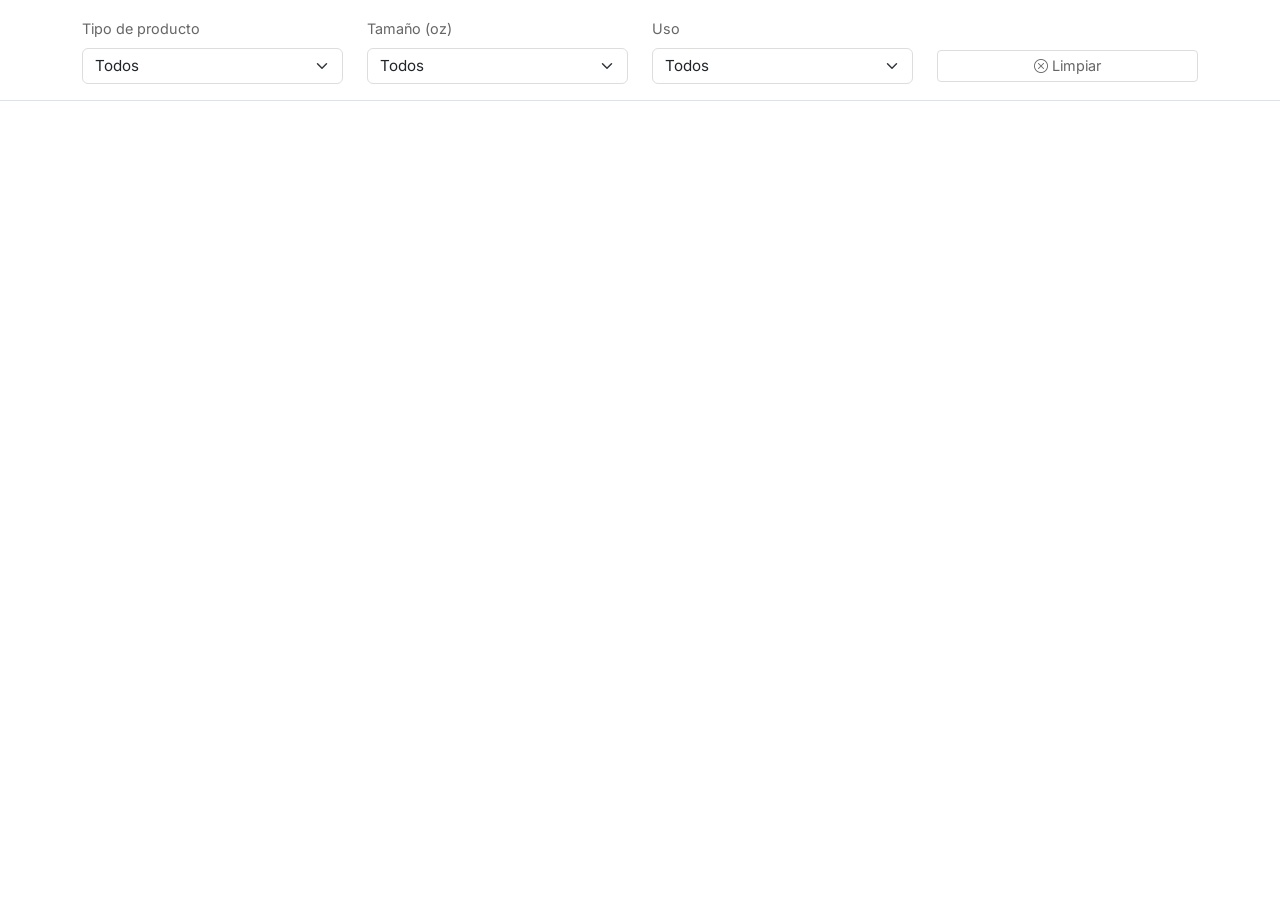
==== index.html @ 64cf4b2c "Update index.html" ====
<!DOCTYPE html>
<html lang="en">

<head>
    <meta charset="utf-8" />
    <meta name="viewport" content="width=device-width, initial-scale=1, shrink-to-fit=no" />
    <meta name="description" content="" />
    <meta name="author" content="" />
    <title>Gravity Shop</title>
    <link rel="icon" type="image/x-icon" href="assets/favicon.ico" />
    <link href="https://cdn.jsdelivr.net/npm/bootstrap@5.3.8/dist/css/bootstrap.min.css" rel="stylesheet"
        integrity="sha384-sRIl4kxILFvY47J16cr9ZwB07vP4J8+LH7qKQnuqkuIAvNWLzeN8tE5YBujZqJLB" crossorigin="anonymous">
    <link href="https://fonts.googleapis.com/css2?family=Inter:wght@400;500;600&display=swap" rel="stylesheet">
    <link href="css/main.css" rel="stylesheet" />
    <link href="https://cdn.jsdelivr.net/npm/bootstrap-icons@1.10.5/font/bootstrap-icons.css" rel="stylesheet">
</head>

<body>

    <!--<header class="py-4 mb-4 border-bottom">
        <div class="container">    
            <a href="index.html" class="brand-logo d-flex align-items-center gap-2 text-decoration-none">    
                <img src="assets/gravity.svg" alt="Gravity Shop Logo" class="logo-img">    
                <h1 class="brand-title mb-0">
                    Gravity Shop
                </h1>    
            </a>    
        </div>
    </header>-->

    <section id="filters" class="py-3 mb-4 border-bottom">
        <div class="container">
            <div class="row align-items-center">
    
                <div class="col-lg-3 mb-3 mb-lg-0">
                    <label class="form-label" style="font-size: 0.9rem; color: #666;">Tipo de producto</label>
                    <select id="filterTipo" class="form-select" style="border: 1px solid #ddd; font-size: 0.95rem;">
                        <option value="Todos" selected>Todos</option>
                    </select>
                </div>

                <div class="col-lg-3 mb-3 mb-lg-0">
                    <label class="form-label" style="font-size: 0.9rem; color: #666;">Tamaño (oz)</label>
                    <select id="filterTamano" class="form-select" style="border: 1px solid #ddd; font-size: 0.95rem;">
                        <option value="Todos" selected>Todos</option>
                    </select>
                </div>
    
                <div class="col-lg-3 mb-3 mb-lg-0">
                    <label class="form-label" style="font-size: 0.9rem; color: #666;">Uso</label>
                    <select id="filterUso" class="form-select" style="border: 1px solid #ddd; font-size: 0.95rem;">
                        <option value="Todos" selected>Todos</option>
                    </select>
                </div>
    
                <div class="col-lg-3 mb-3 mb-lg-0">
                    <label class="form-label" style="font-size: 0.9rem; color: #666;">&nbsp;</label>
                    <button id="btnLimpiar" class="btn btn-sm w-100" style="background-color: transparent; border: 1px solid #ddd; color: #666; font-size: 0.9rem;">
                        <i class="bi bi-x-circle me-1"></i>Limpiar
                    </button>
                </div>
    
            </div>
        </div>
    </section>

    <section id="catalog"></section>
    
    <button id="btnScrollTop" class="btn btn-space" title="Ir al inicio">
        <i class="bi bi-arrow-up"></i>
    </button>

    <script src="https://cdn.jsdelivr.net/npm/bootstrap@5.3.3/dist/js/bootstrap.bundle.min.js"></script>
    <script src="js/main.js"></script>
</body>

</html>
---- css/main.css ----
body{
    font-family: 'Inter', sans-serif;
}

header {
    background: radial-gradient(ellipse at top, #0b0c2a 0%, #000010 100%);
    position: relative;
    overflow: hidden;
}

.brand-title {
    font-family: 'Inter', sans-serif;
    font-size: 1.7rem;
    font-weight: 600;
    letter-spacing: -0.5px;

    background: linear-gradient(90deg, #4facfe, #6a5cff, #b721ff);
    -webkit-background-clip: text;
    -webkit-text-fill-color: transparent;

    text-shadow: 0 0 8px rgba(120,150,255,0.4);
}

.product-section {
    min-height: 100vh;
    background: linear-gradient(135deg, #f8f9fa, #e9ecef);
    padding-bottom: 50px;
}

.product-card {
    transition: transform 0.3s ease, box-shadow 0.3s ease;
    will-change: transform, box-shadow;
}

.product-card:hover {
    transform: translateY(-5px);
    box-shadow: 0 20px 40px rgba(0,0,0,0.1);
}

.product-img {
    width: 100%;
    max-height: 650px;
    object-fit: contain;
    transition: transform 0.3s ease;
}

.product-img:hover {
    transform: scale(1.03);
}

.thumb-img {
    width: 80px;
    height: 80px;
    object-fit: cover;
    cursor: pointer;
    border-radius: 10px;
    border: 2px solid transparent;
    transition: all 0.3s ease;
}

.thumb-img:hover {
    transform: scale(1.1);
    border-color: #198754;
}

.active-thumb {
    border-color: #198754;
    box-shadow: inset 0 0 5px rgba(0,0,0,0.2);
}

.product-info {
    font-size: 1.0rem;
}

.product-info strong {
    color: #555;
    min-width: 120px;
    display: inline-block;
}

.product-price {
    margin-bottom: 1.5rem;
}

.product-price .current-price {
    font-size: 2.5rem;       
    font-weight: 700;        
    color: #0a0a0a;          
    letter-spacing: 0.5px;   
}

.logo-img{
    height:70px;
    width:70px;

    border-radius:50%;
    object-fit:cover;

    box-shadow:0 4px 12px rgba(0,0,0,0.15);

    transition:transform 0.25s ease, box-shadow 0.25s ease;

    image-rendering:auto;
}

.brand-logo:hover .logo-img{
    transform:scale(1.08);
    box-shadow:0 8px 20px rgba(0,0,0,0.25);
}

.brand-title{
    font-size:1.6rem;
    font-weight:500;
    color:#333;

    transition:color 0.25s ease;
}

.brand-logo:hover .brand-title{
    color:#000;
}

.btn-space-catalog {
    background: linear-gradient(135deg, #1a1a2e, #162447, #1f4068, #e43f5a);
    background-size: 400% 400%;
    color: #fff;
    border: none;
    border-radius: 8px;
    font-size: 0.9rem;
    padding: 0.5rem 1rem;
    transition: all 0.3s ease;
    box-shadow: 0 0 10px rgba(228, 63, 90, 0.6);
    animation: gradientShift 5s ease infinite; 
}

.btn-space-catalog:hover {
    transform: scale(1.05);
    box-shadow: 0 0 20px rgba(228, 63, 90, 0.9);
    background-position: 100% 0;
}

.btn-space {
    position: fixed;
    bottom: 30px;
    right: 30px;
    display: none;
    z-index: 999;
    border: none;
    border-radius: 50%;
    width: 50px;
    height: 50px;
    background: linear-gradient(135deg, #1a1a2e, #162447, #1f4068, #e43f5a);
    background-size: 400% 400%;
    color: #fff;
    font-size: 1.2rem;
    transition: all 0.3s ease;
    box-shadow: 0 0 15px rgba(228, 63, 90, 0.6);
}

.btn-space:hover {
    transform: scale(1.1);
    box-shadow: 0 0 25px rgba(228, 63, 90, 0.9);
    background-position: 100% 0;
}

.btn-space {
    animation: gradientShift 5s ease infinite;
}

.carousel-inner img {
    max-height: 600px;
    object-fit: contain;
}

.carousel-control-prev-icon,
.carousel-control-next-icon {
    background-color: rgba(0, 0, 0, 0.5); 
    border-radius: 50%; 
    width: 40px;
    height: 40px;
    background-size: 100%, 100%;
}

.carousel-control-prev-icon::after,
.carousel-control-next-icon::after {
    content: '';
}

@keyframes gradientShift {
    0% {background-position: 0% 50%;}
    50% {background-position: 100% 50%;}
    100% {background-position: 0% 50%;}
}

@keyframes gradientShift {
    0% {background-position: 0% 50%;}
    50% {background-position: 100% 50%;}
    100% {background-position: 0% 50%;}
}

@media (max-width: 768px) {
    .product-img {
        max-height: 350px;
    }
}
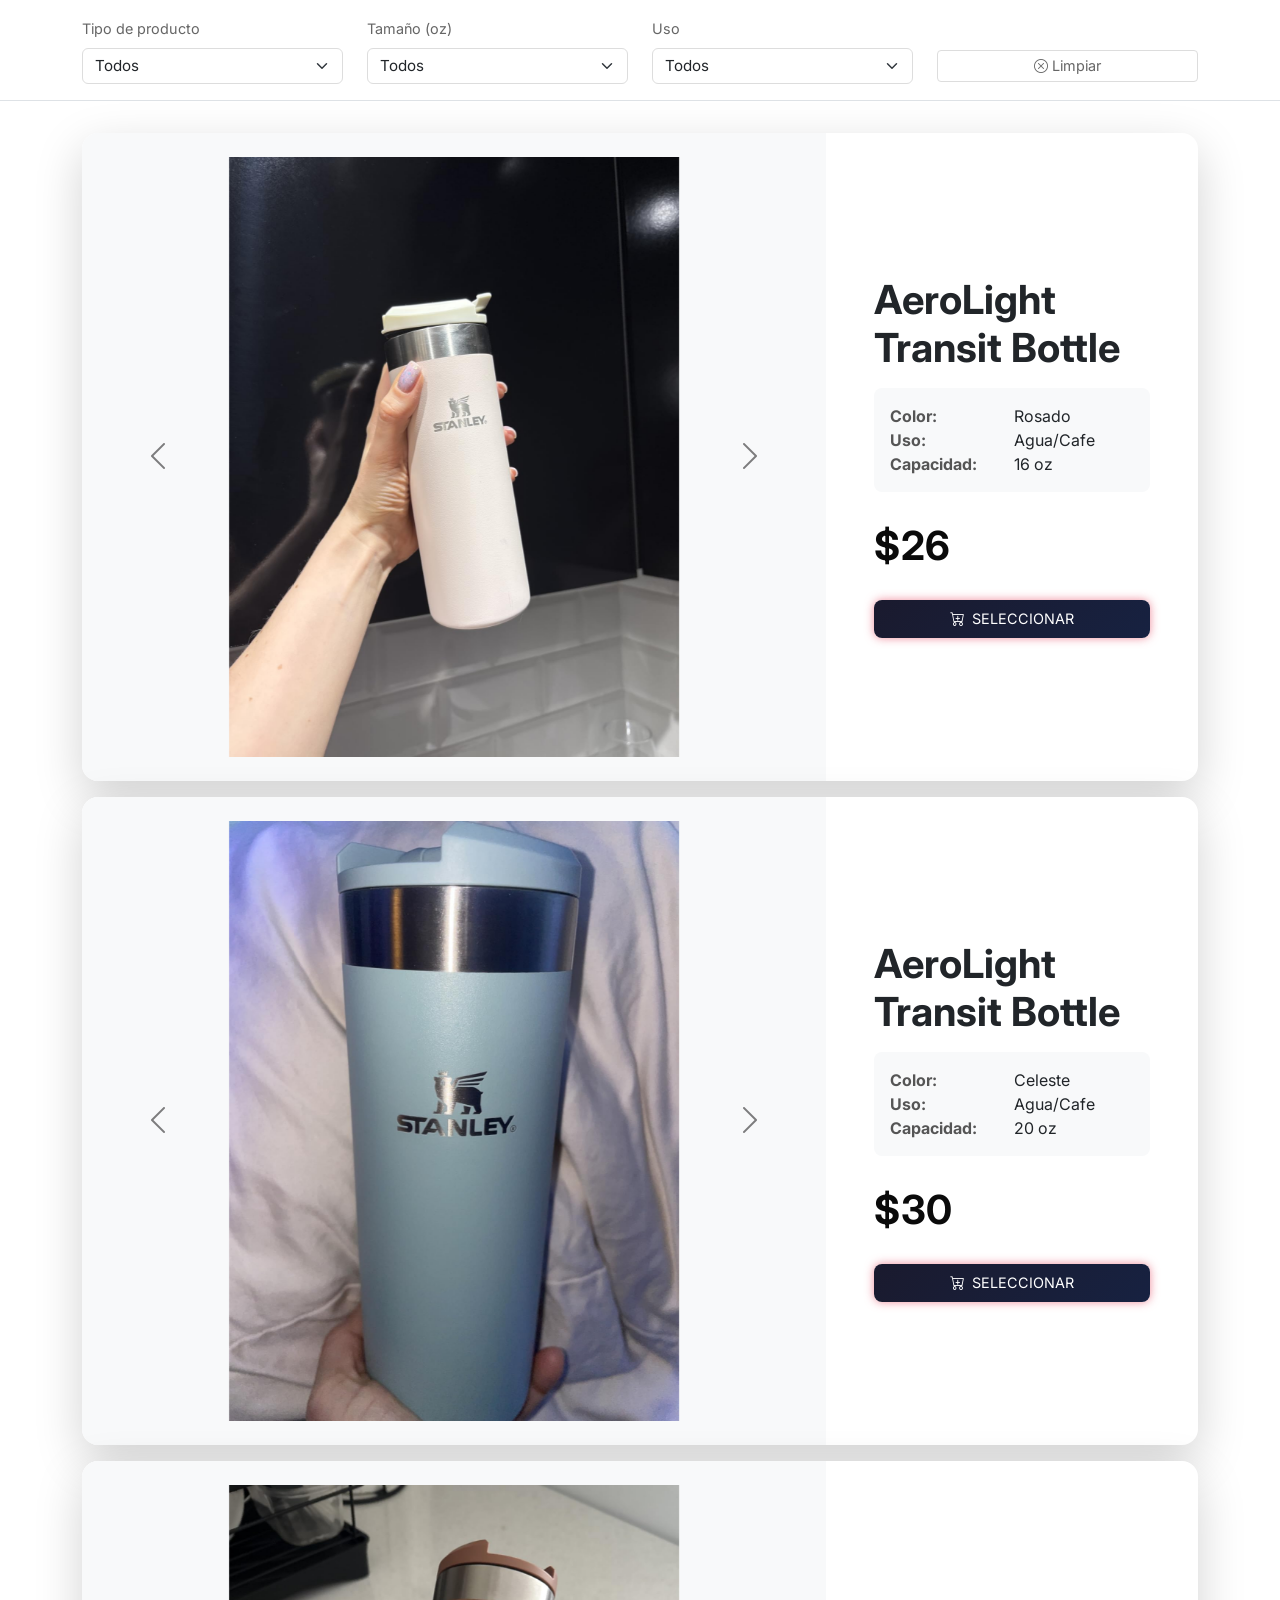
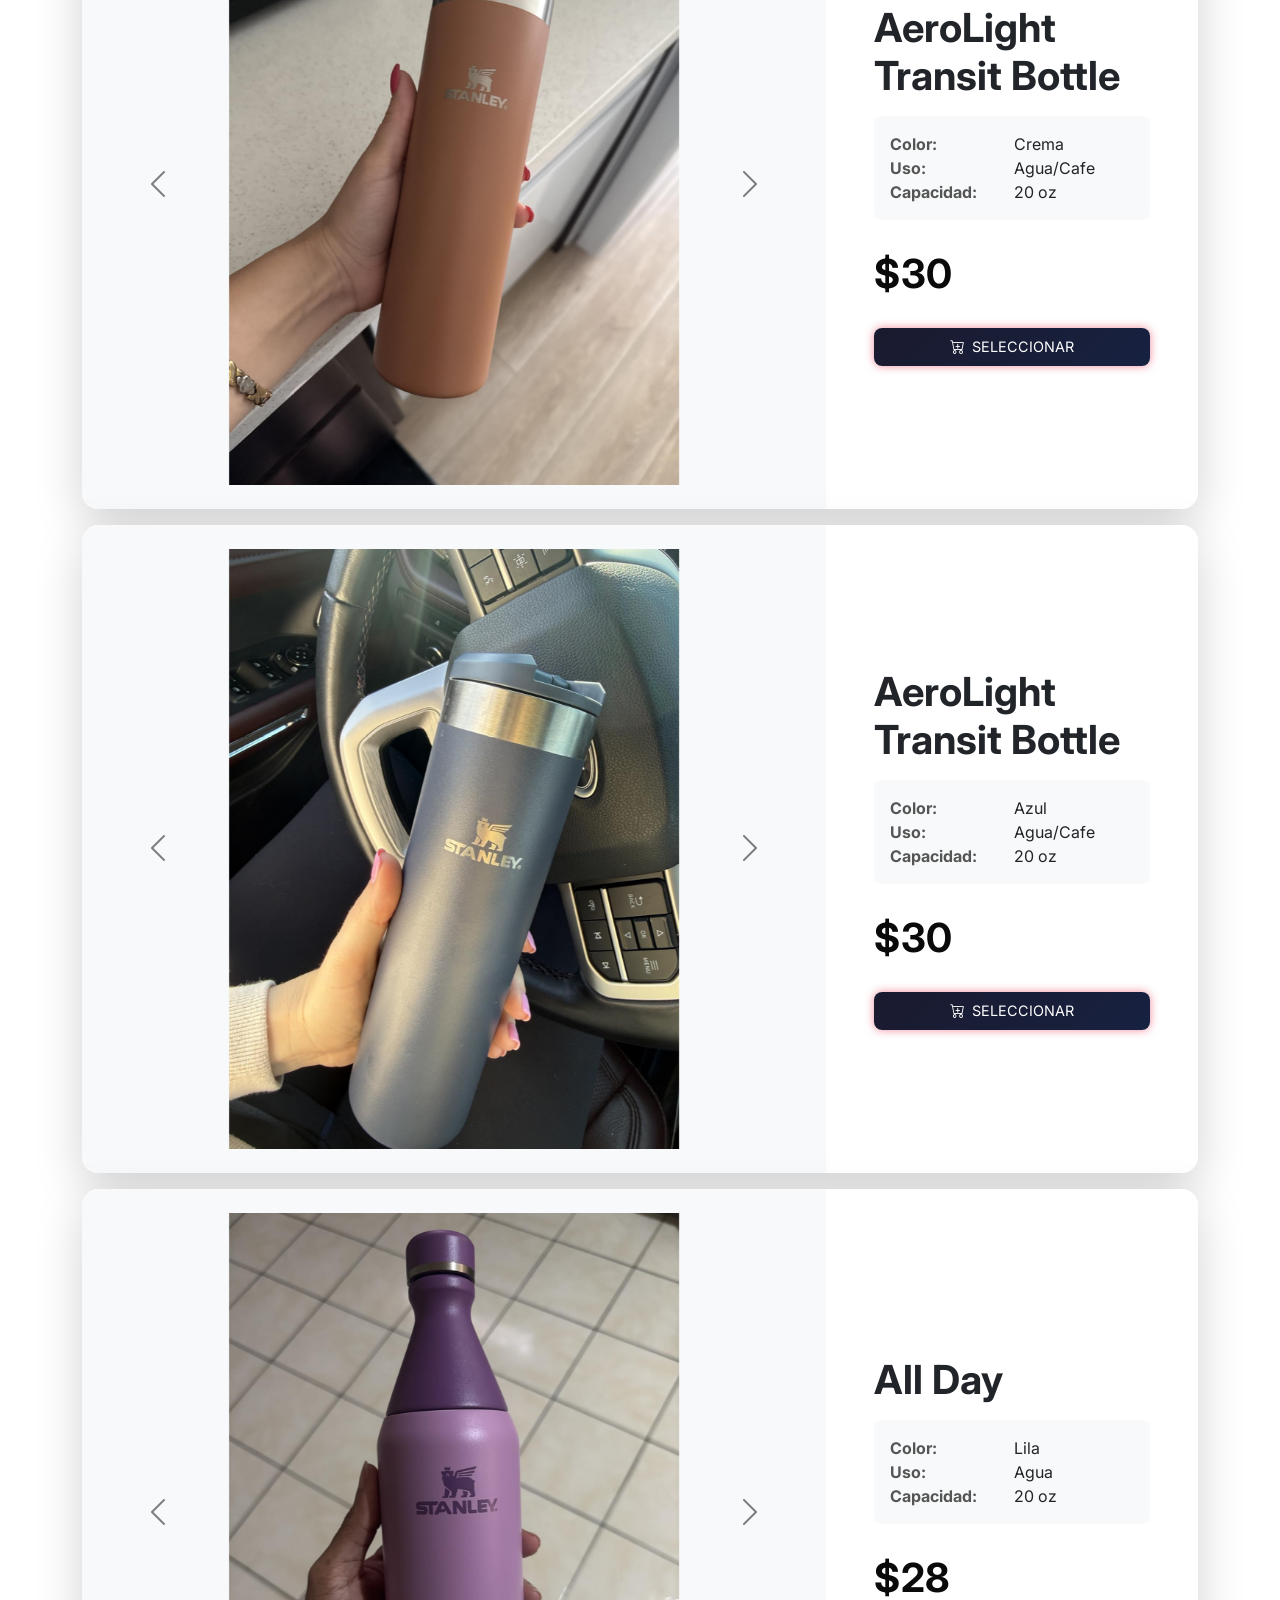
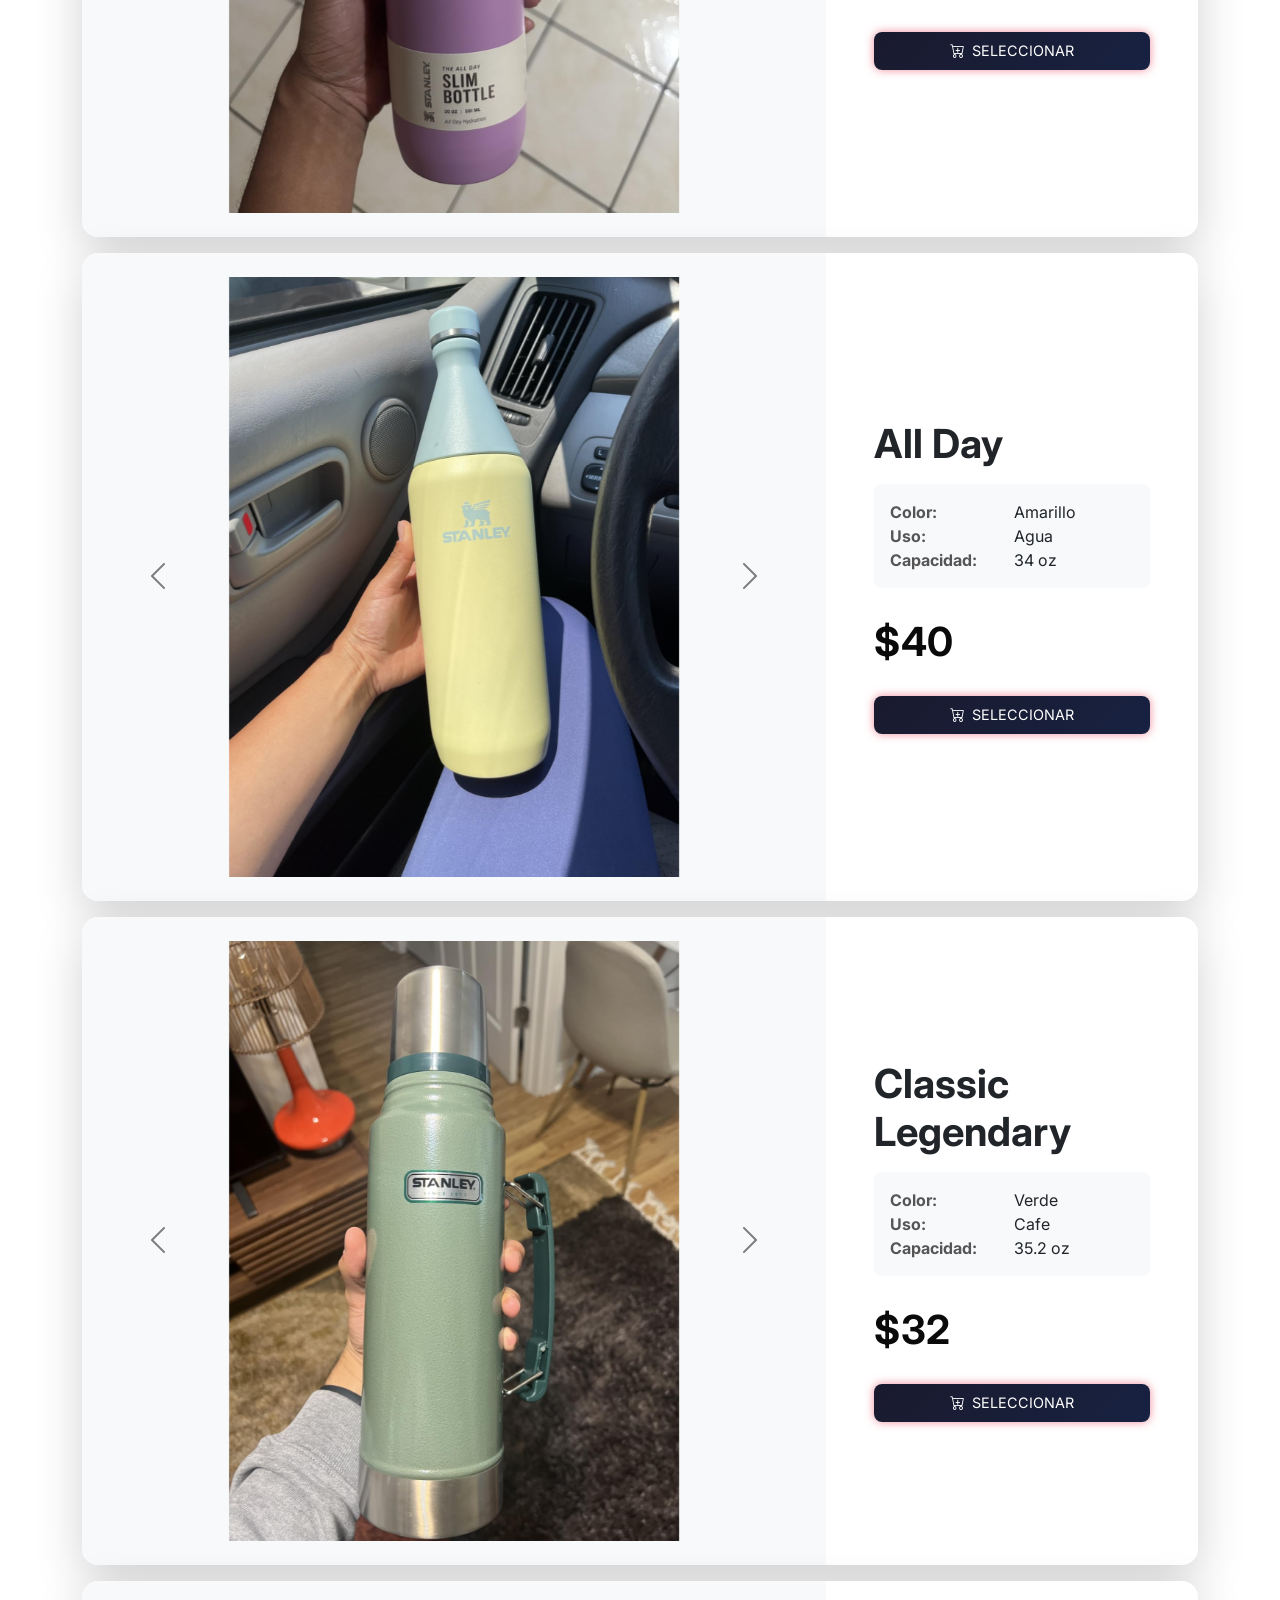
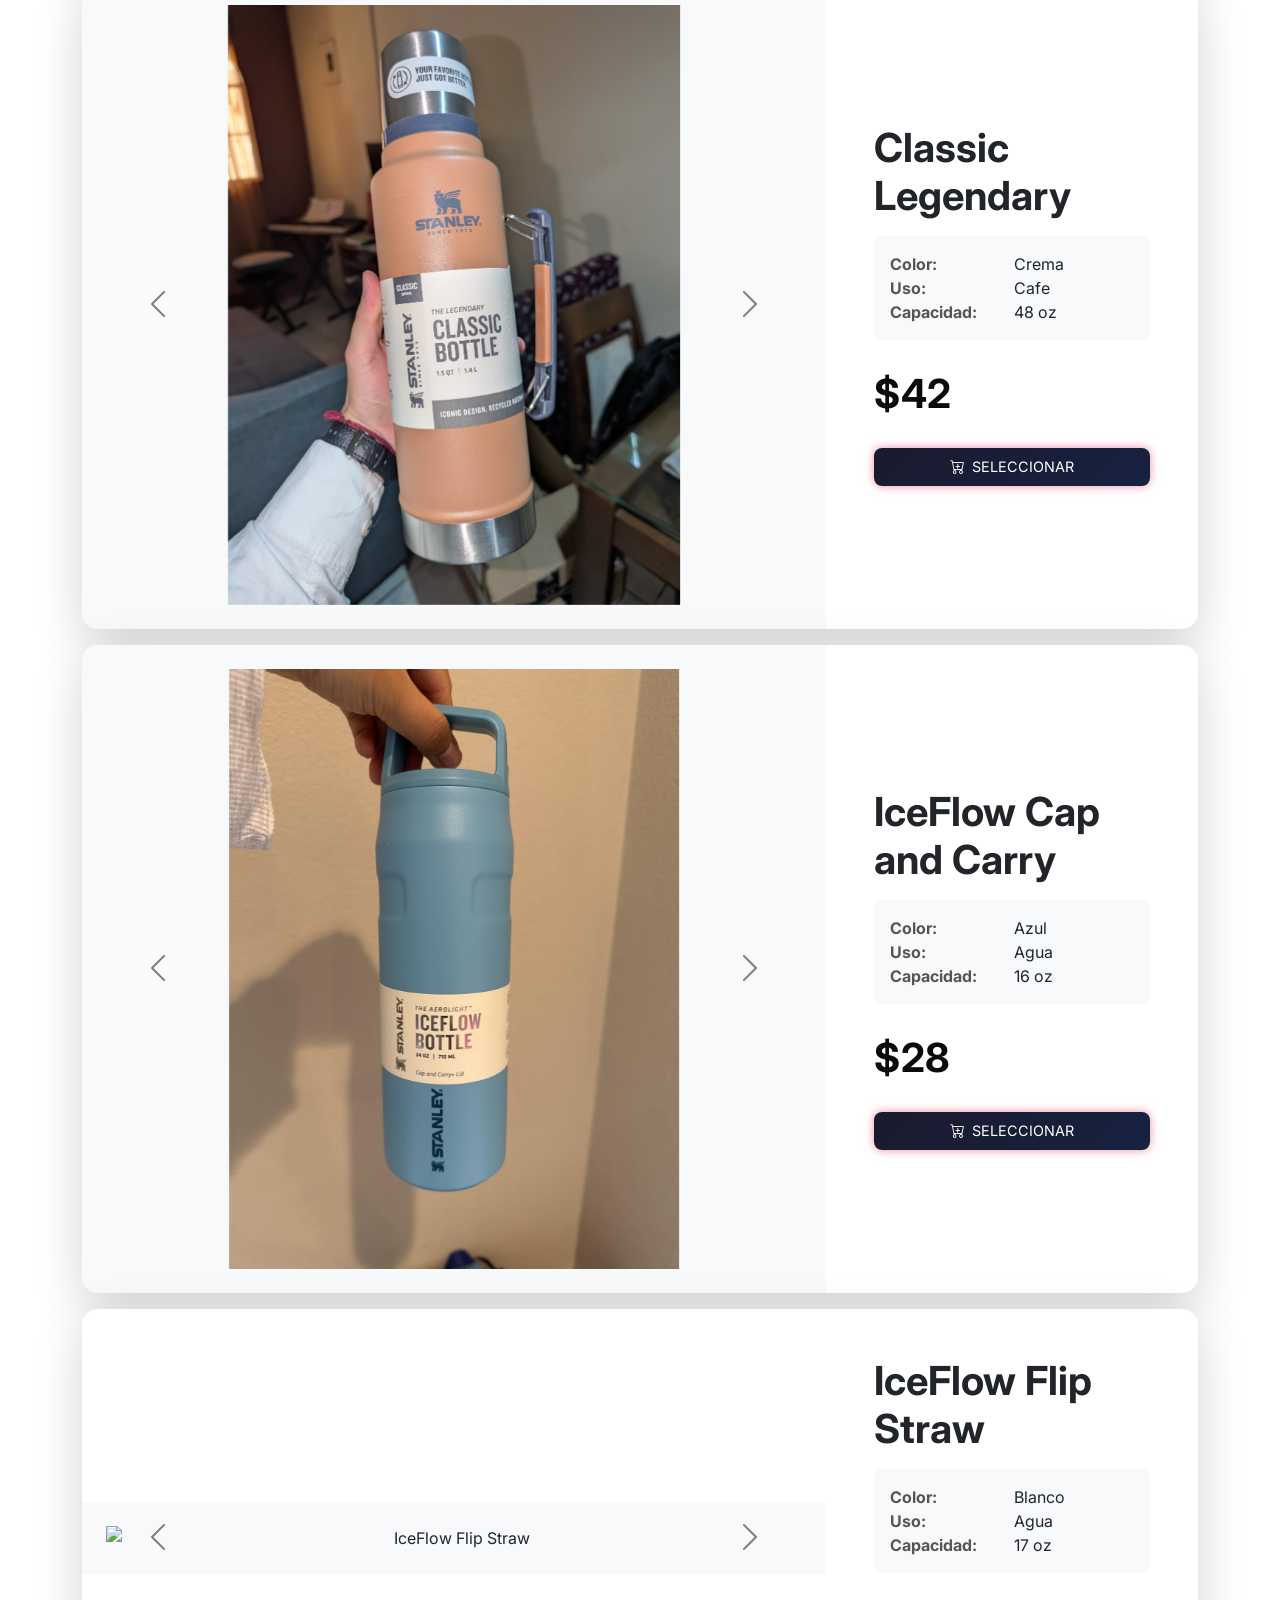
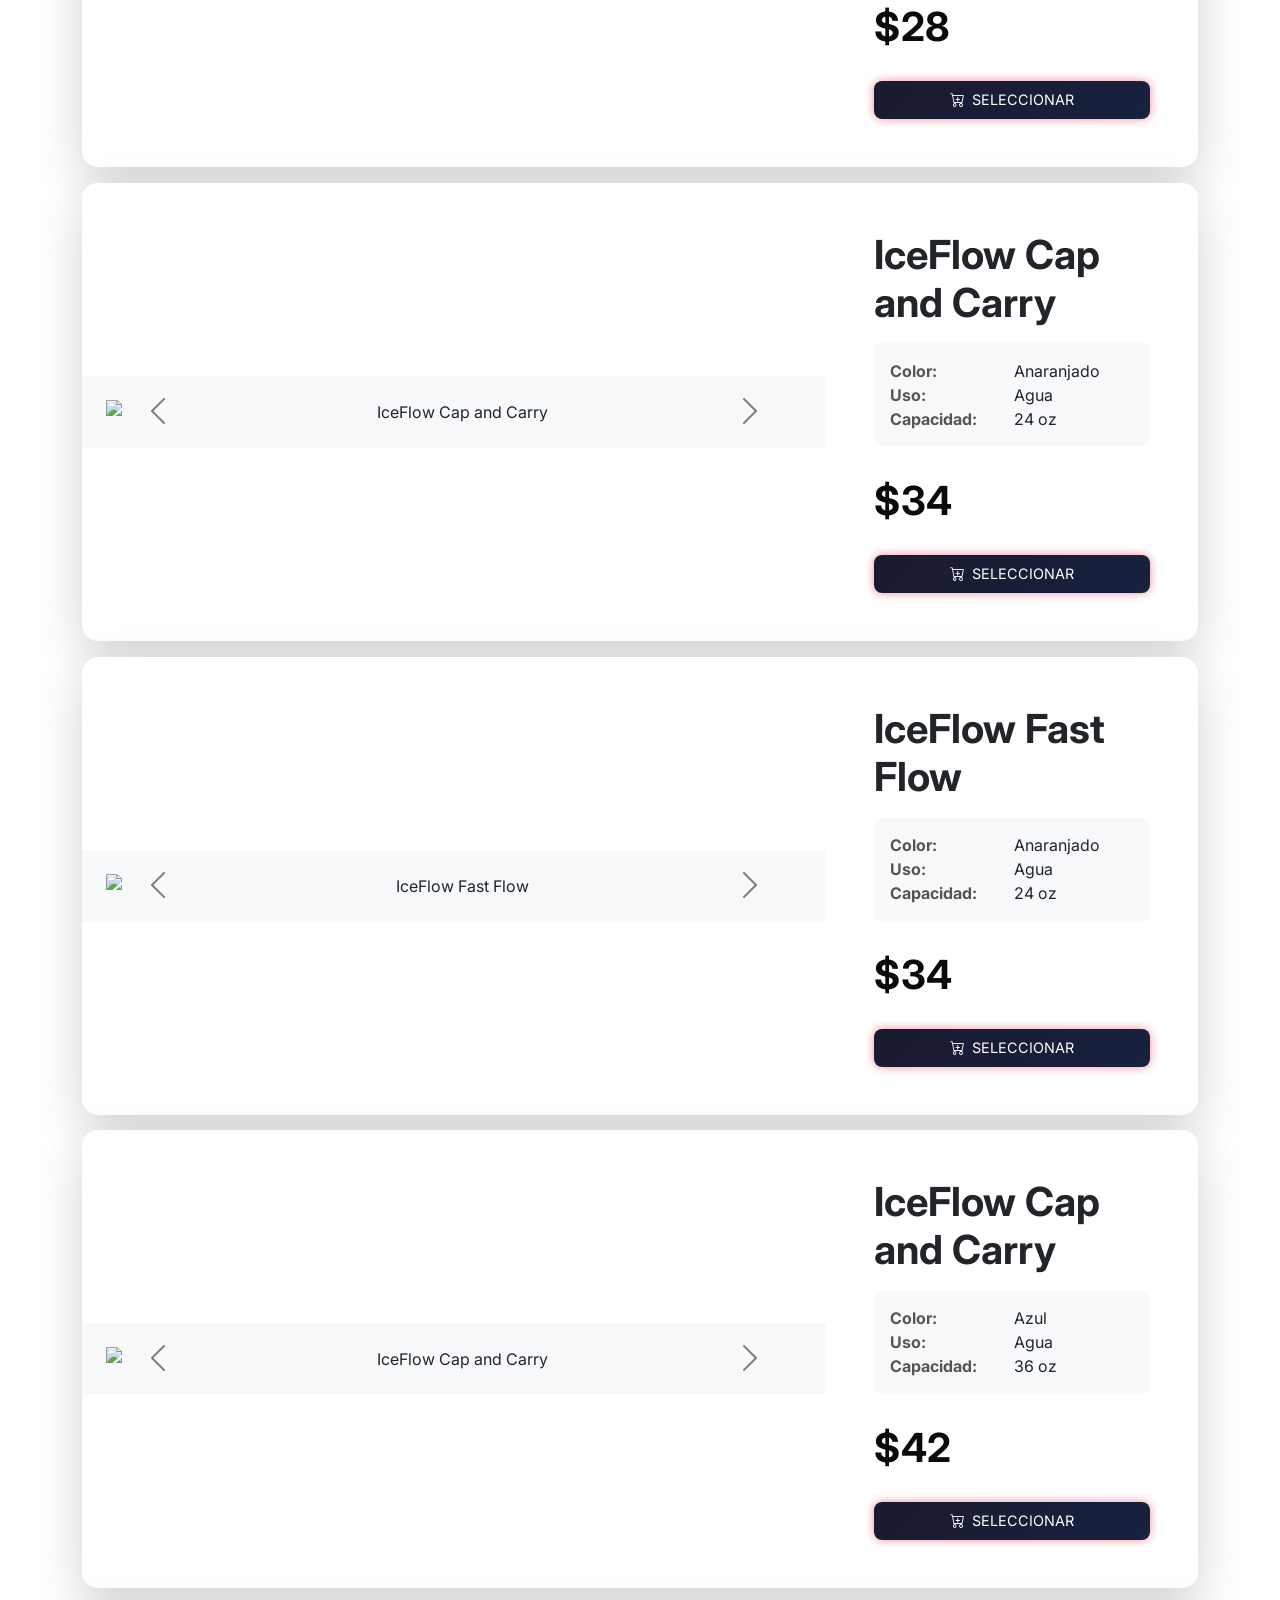
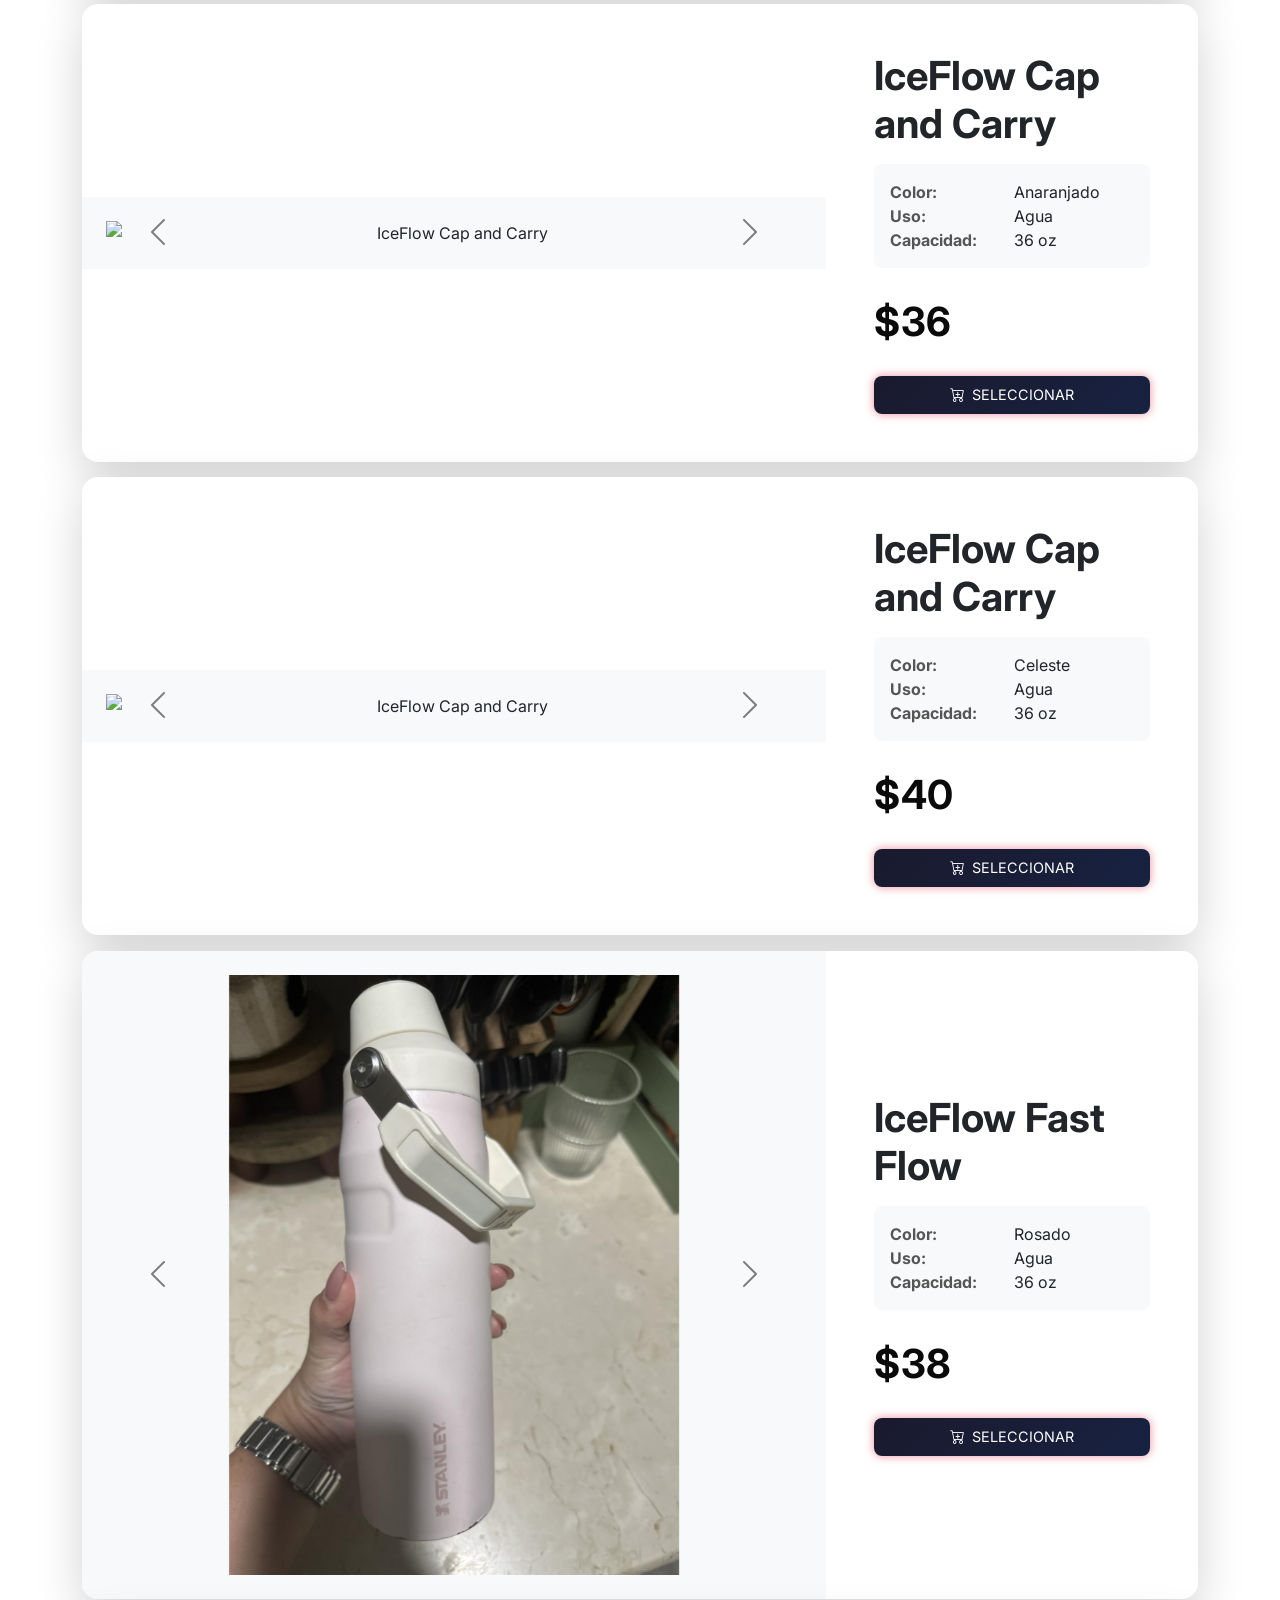
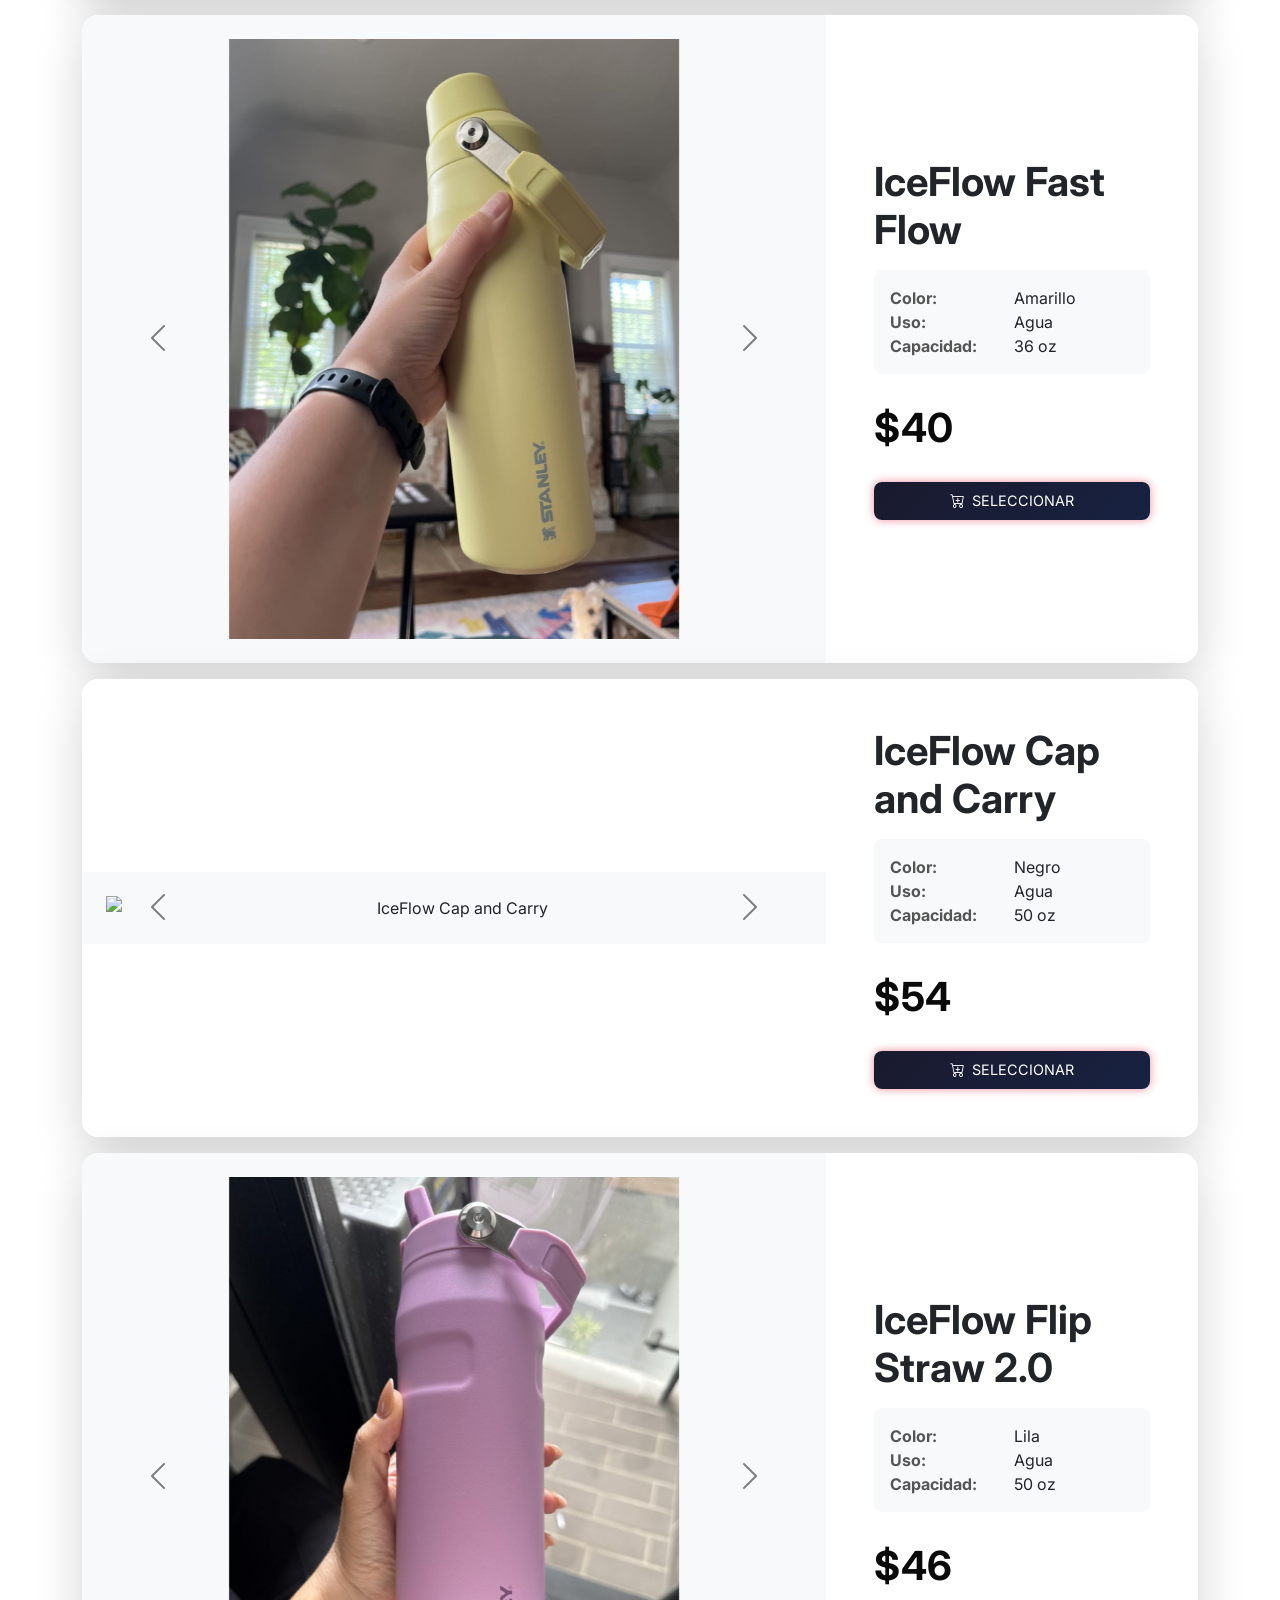
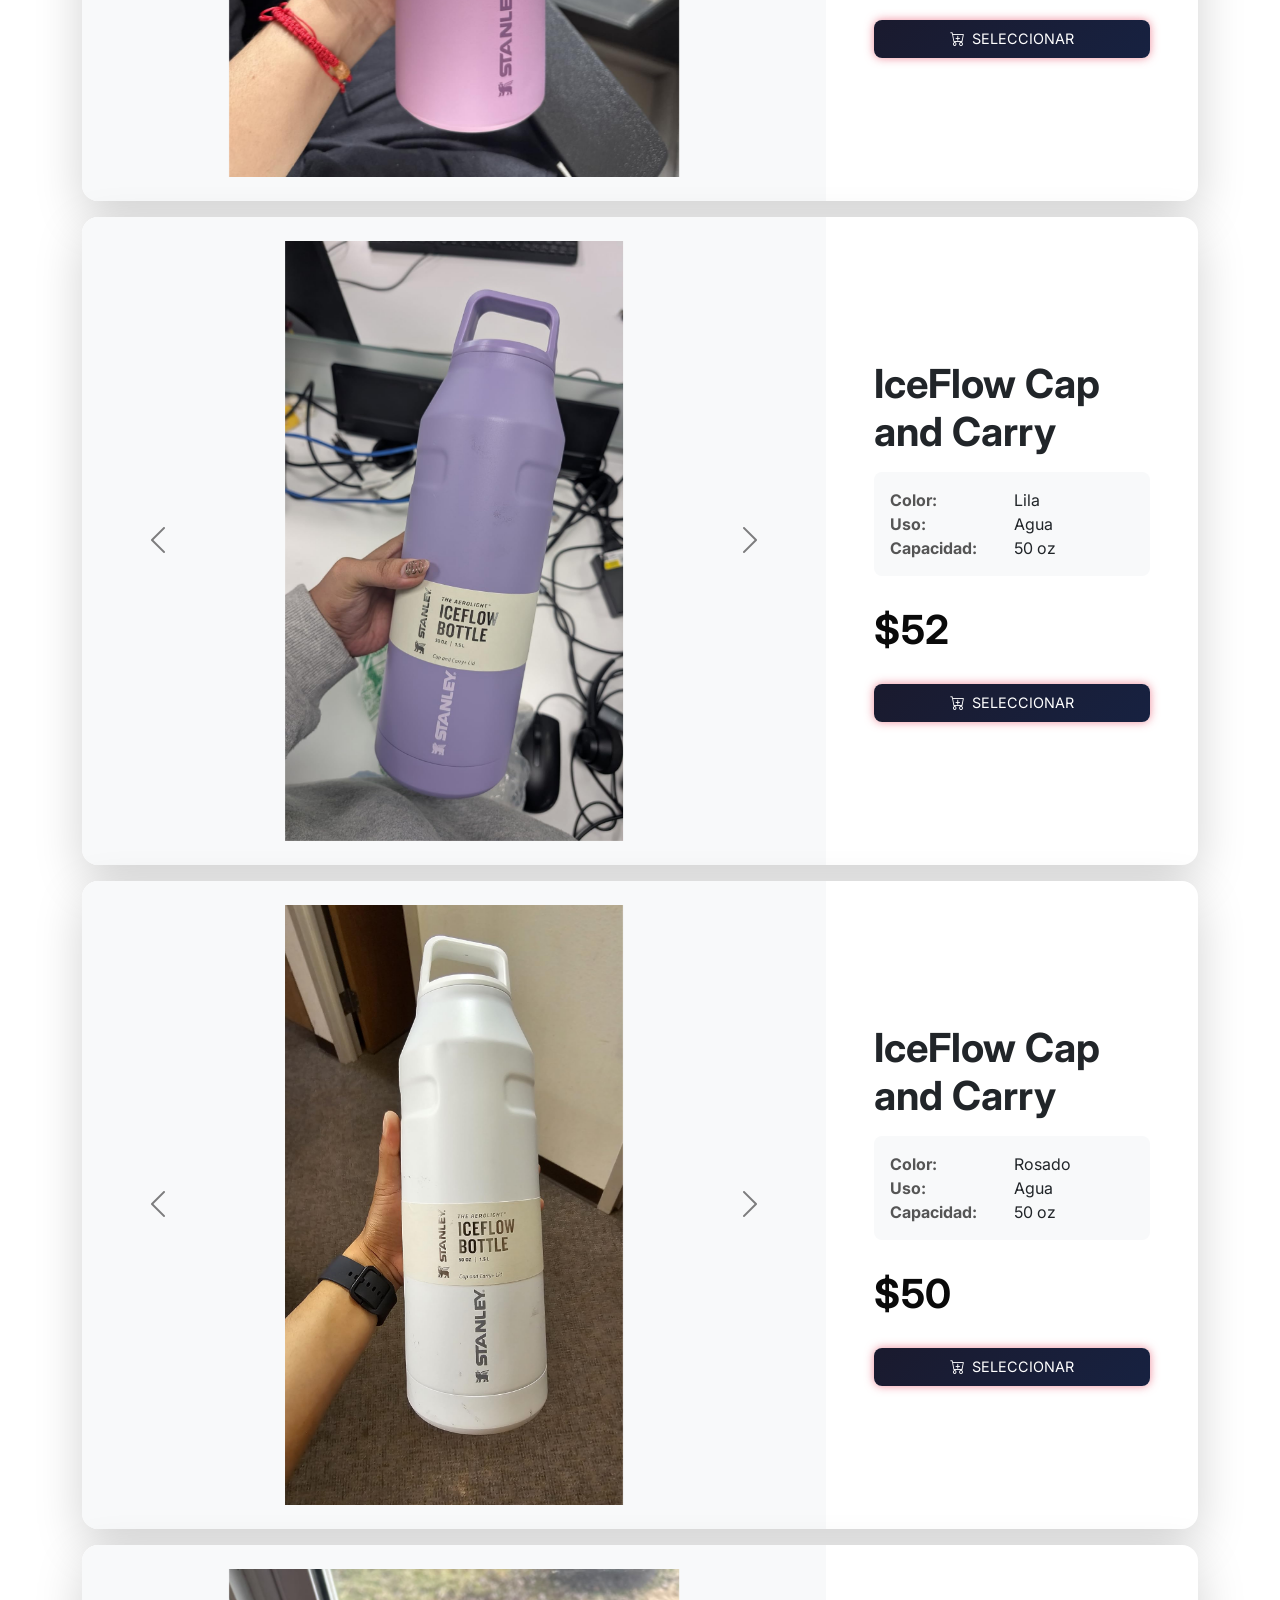
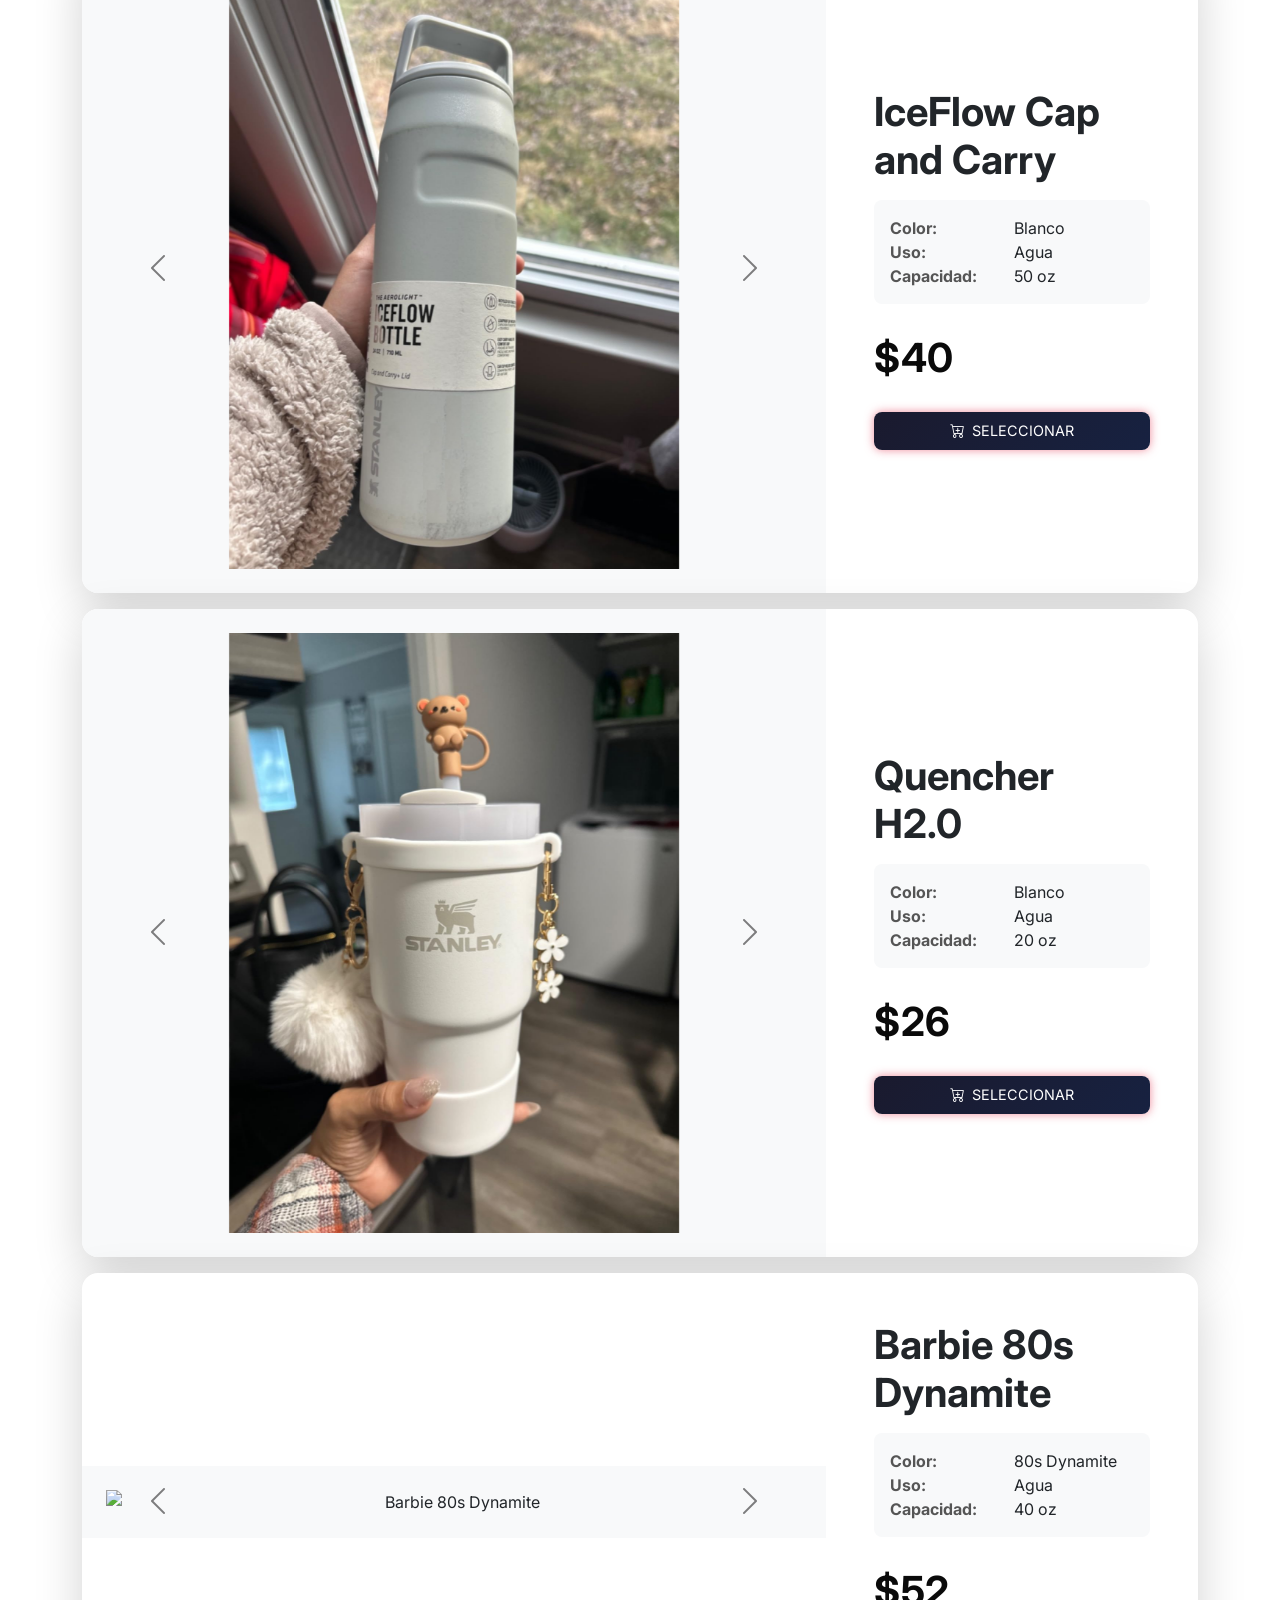
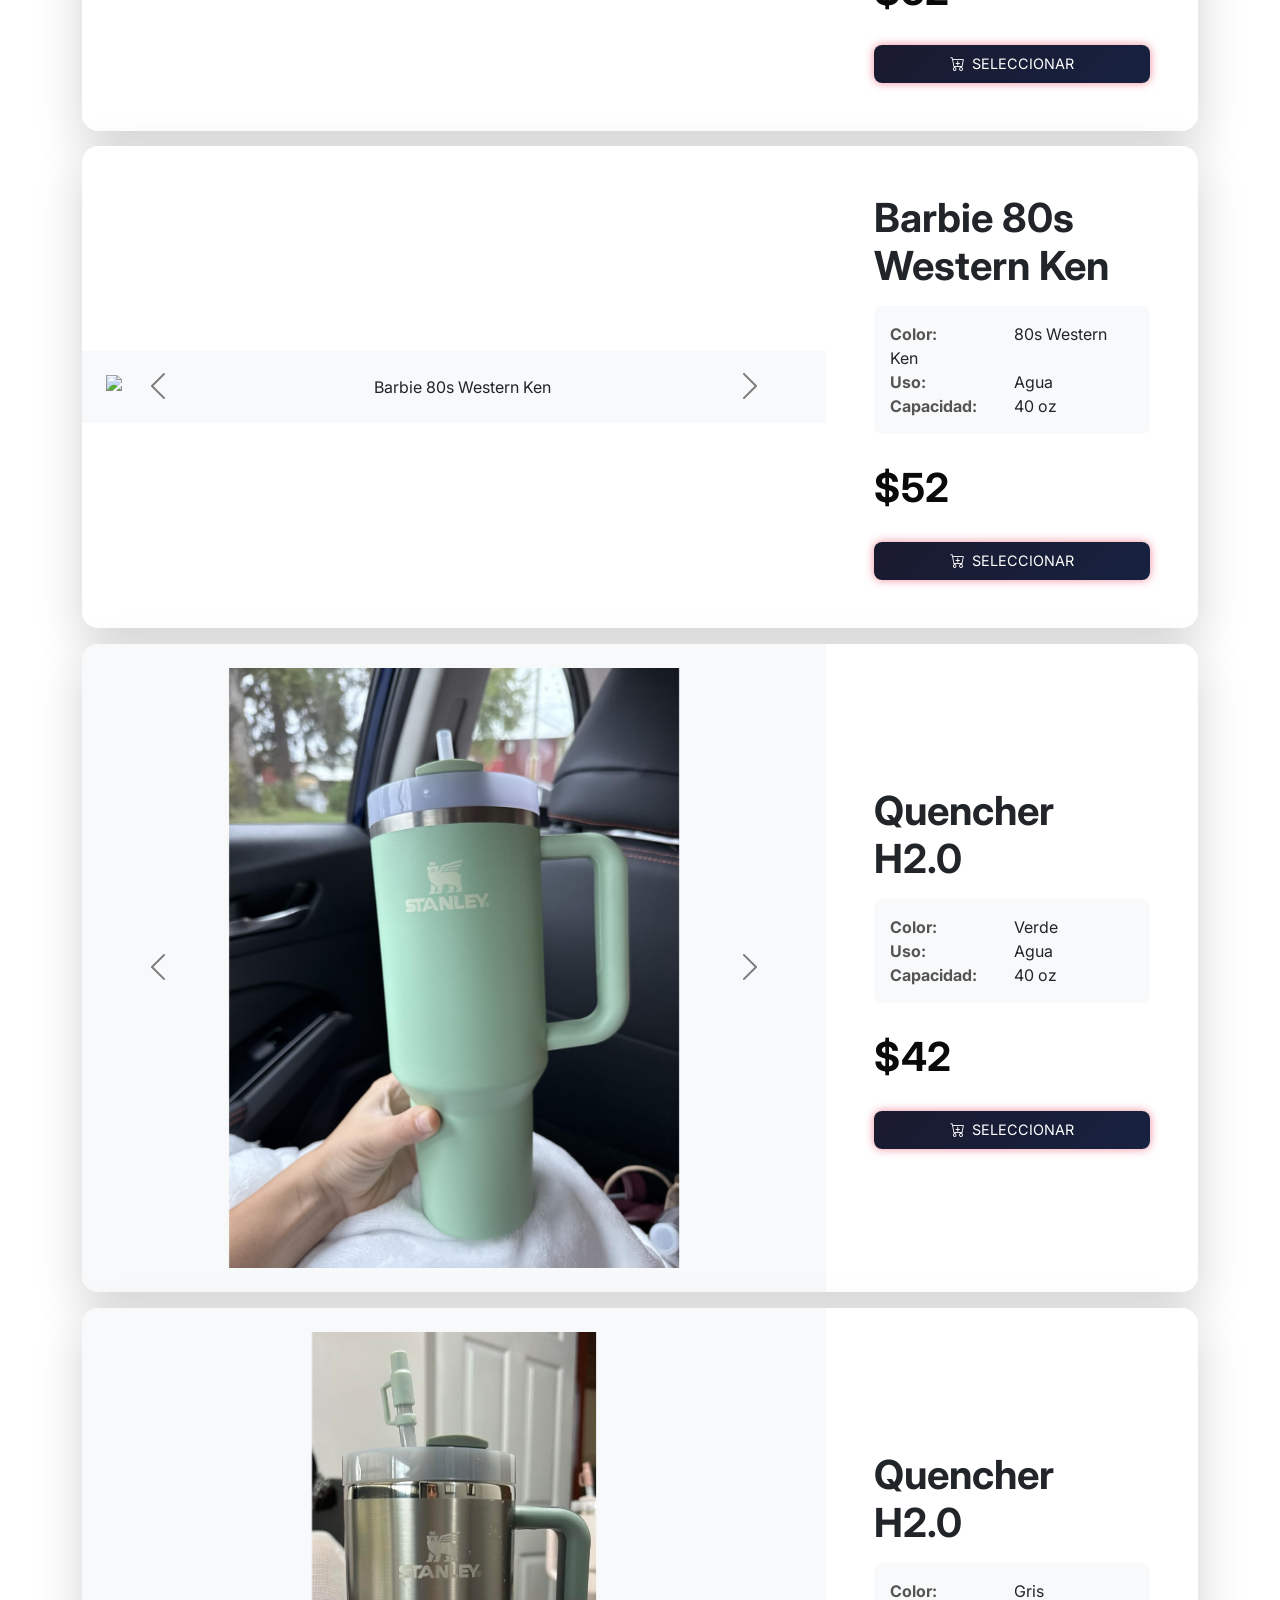
==== commit 01bf6f91: "Update index.html" ====
--- a/index.html
+++ b/index.html
@@ -6,7 +6,7 @@
     <meta name="viewport" content="width=device-width, initial-scale=1, shrink-to-fit=no" />
     <meta name="description" content="" />
     <meta name="author" content="" />
-    <title>Gravity Shop</title>
+    <title>thestanleydrop | Hidratación con estilo</title>
     <link rel="icon" type="image/x-icon" href="assets/favicon.ico" />
     <link href="https://cdn.jsdelivr.net/npm/bootstrap@5.3.8/dist/css/bootstrap.min.css" rel="stylesheet"
         integrity="sha384-sRIl4kxILFvY47J16cr9ZwB07vP4J8+LH7qKQnuqkuIAvNWLzeN8tE5YBujZqJLB" crossorigin="anonymous">
@@ -15,18 +15,7 @@
     <link href="https://cdn.jsdelivr.net/npm/bootstrap-icons@1.10.5/font/bootstrap-icons.css" rel="stylesheet">
 </head>
 
-<body>
-
-    <!--<header class="py-4 mb-4 border-bottom">
-        <div class="container">    
-            <a href="index.html" class="brand-logo d-flex align-items-center gap-2 text-decoration-none">    
-                <img src="assets/gravity.svg" alt="Gravity Shop Logo" class="logo-img">    
-                <h1 class="brand-title mb-0">
-                    Gravity Shop
-                </h1>    
-            </a>    
-        </div>
-    </header>-->
+<body>    
 
     <section id="filters" class="py-3 mb-4 border-bottom">
         <div class="container">
